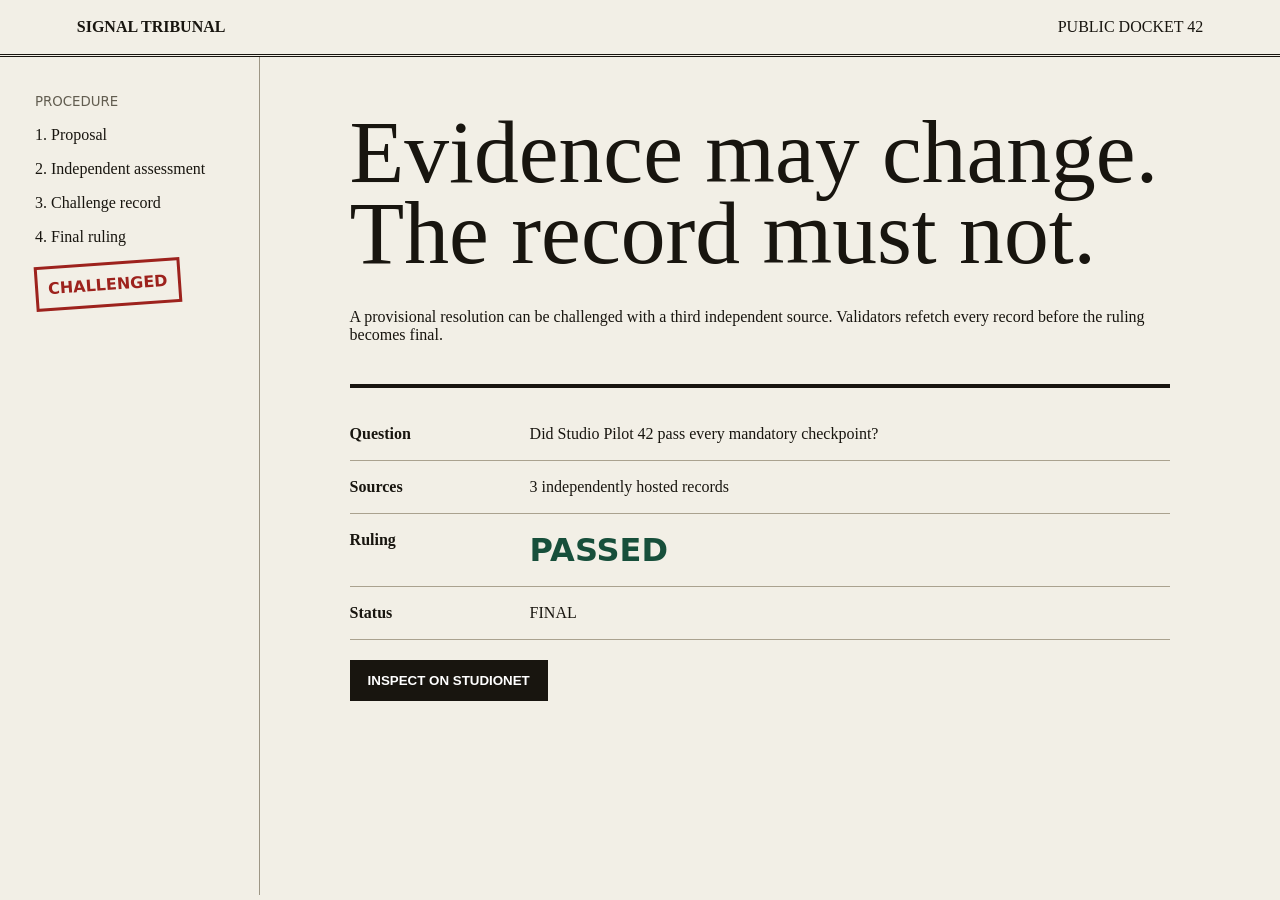
==== docs/index.html @ 752647b7 "Refresh tailored application bundle" ====
<!doctype html><html lang="en"><head><meta charset="utf-8"><meta name="viewport" content="width=device-width,initial-scale=1"><title>Signal Tribunal</title><style>
*{box-sizing:border-box}body{margin:0;font-family:Georgia,serif;background:#f2efe6;color:#18150f}header{padding:18px 6vw;border-bottom:3px double #18150f;display:flex;justify-content:space-between}main{display:grid;grid-template-columns:260px 1fr;min-height:calc(100vh - 62px)}aside{padding:35px;border-right:1px solid #9d9685}article{padding:55px 7vw;max-width:1000px}h1{font-size:clamp(3rem,7vw,6.5rem);font-weight:400;line-height:.9;margin:0 0 35px}.stamp{display:inline-block;border:3px solid #9d221d;color:#9d221d;padding:10px;transform:rotate(-4deg);font:700 1rem system-ui}.docket{margin-top:40px;border-top:4px solid;padding-top:20px}.row{display:grid;grid-template-columns:180px 1fr;padding:17px 0;border-bottom:1px solid #aaa28f}.answer{font:800 2rem system-ui;color:#174f3b}button{padding:13px 18px;border:0;background:#18150f;color:#fff;font-weight:700;margin-top:20px}small{font-family:system-ui;color:#625d50}@media(max-width:700px){main{grid-template-columns:1fr}aside{border-right:0;border-bottom:1px solid}}
</style></head><body><header><b>SIGNAL TRIBUNAL</b><span>PUBLIC DOCKET 42</span></header><main><aside><small>PROCEDURE</small><p>1. Proposal</p><p>2. Independent assessment</p><p>3. Challenge record</p><p>4. Final ruling</p><div class="stamp">CHALLENGED</div></aside><article><h1>Evidence may change.<br>The record must not.</h1><p>A provisional resolution can be challenged with a third independent source. Validators refetch every record before the ruling becomes final.</p><section class="docket"><div class="row"><b>Question</b><span>Did Studio Pilot 42 pass every mandatory checkpoint?</span></div><div class="row"><b>Sources</b><span>3 independently hosted records</span></div><div class="row"><b>Ruling</b><span class="answer">PASSED</span></div><div class="row"><b>Status</b><span>FINAL</span></div></section><button>INSPECT ON STUDIONET</button></article></main><script type="module" src="./docket-console.js?v=20260905b"></script></body></html>
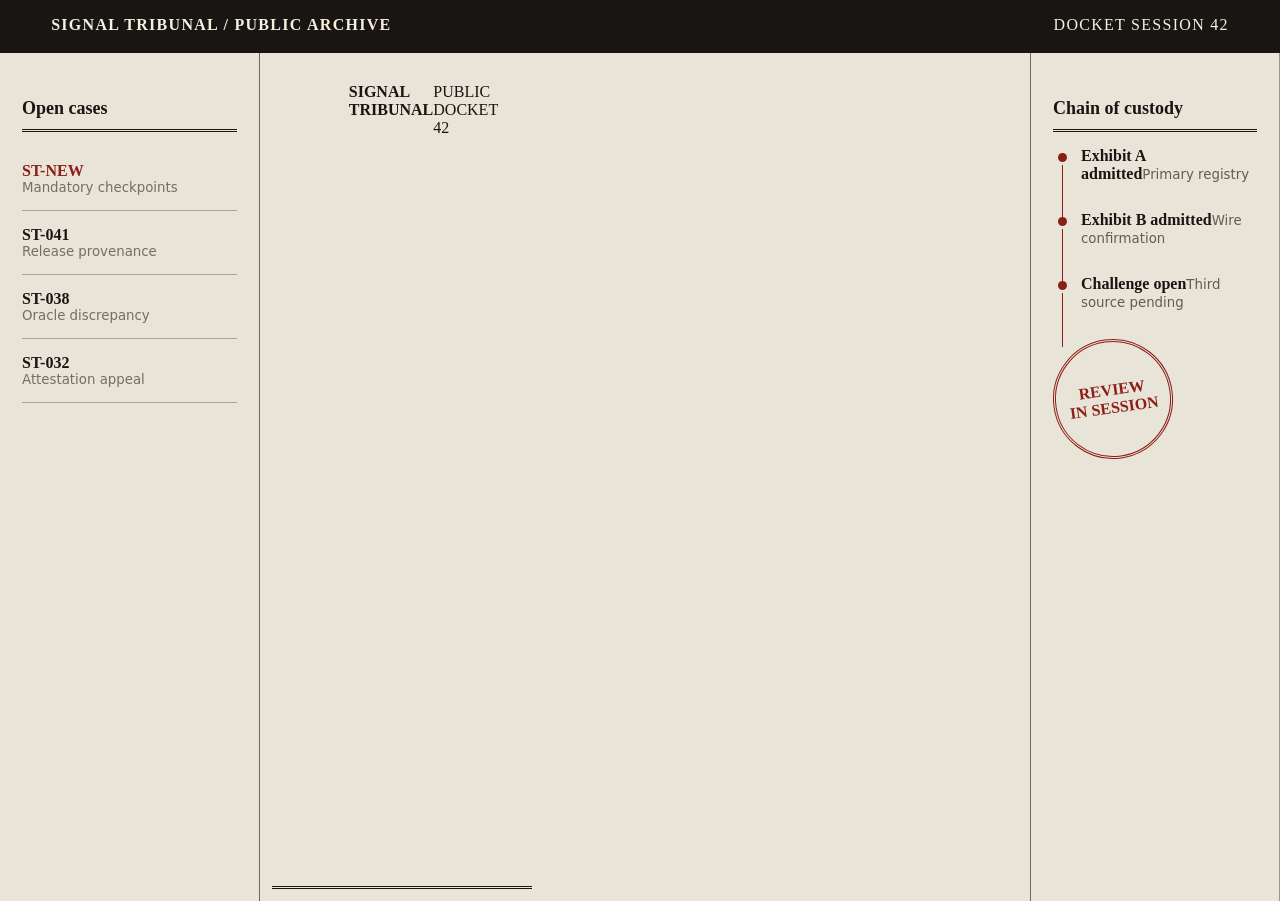
==== commit 3ea26bcc: "Expand the public tribunal archive" ====
--- a/docs/index.html
+++ b/docs/index.html
@@ -1,3 +1,3 @@
 <!doctype html><html lang="en"><head><meta charset="utf-8"><meta name="viewport" content="width=device-width,initial-scale=1"><title>Signal Tribunal</title><style>
 *{box-sizing:border-box}body{margin:0;font-family:Georgia,serif;background:#f2efe6;color:#18150f}header{padding:18px 6vw;border-bottom:3px double #18150f;display:flex;justify-content:space-between}main{display:grid;grid-template-columns:260px 1fr;min-height:calc(100vh - 62px)}aside{padding:35px;border-right:1px solid #9d9685}article{padding:55px 7vw;max-width:1000px}h1{font-size:clamp(3rem,7vw,6.5rem);font-weight:400;line-height:.9;margin:0 0 35px}.stamp{display:inline-block;border:3px solid #9d221d;color:#9d221d;padding:10px;transform:rotate(-4deg);font:700 1rem system-ui}.docket{margin-top:40px;border-top:4px solid;padding-top:20px}.row{display:grid;grid-template-columns:180px 1fr;padding:17px 0;border-bottom:1px solid #aaa28f}.answer{font:800 2rem system-ui;color:#174f3b}button{padding:13px 18px;border:0;background:#18150f;color:#fff;font-weight:700;margin-top:20px}small{font-family:system-ui;color:#625d50}@media(max-width:700px){main{grid-template-columns:1fr}aside{border-right:0;border-bottom:1px solid}}
-</style></head><body><header><b>SIGNAL TRIBUNAL</b><span>PUBLIC DOCKET 42</span></header><main><aside><small>PROCEDURE</small><p>1. Proposal</p><p>2. Independent assessment</p><p>3. Challenge record</p><p>4. Final ruling</p><div class="stamp">CHALLENGED</div></aside><article><h1>Evidence may change.<br>The record must not.</h1><p>A provisional resolution can be challenged with a third independent source. Validators refetch every record before the ruling becomes final.</p><section class="docket"><div class="row"><b>Question</b><span>Did Studio Pilot 42 pass every mandatory checkpoint?</span></div><div class="row"><b>Sources</b><span>3 independently hosted records</span></div><div class="row"><b>Ruling</b><span class="answer">PASSED</span></div><div class="row"><b>Status</b><span>FINAL</span></div></section><button>INSPECT ON STUDIONET</button></article></main><script type="module" src="./docket-console.js?v=20260905b"></script></body></html>
+</style></head><body><header><b>SIGNAL TRIBUNAL</b><span>PUBLIC DOCKET 42</span></header><main><aside><small>PROCEDURE</small><p>1. Proposal</p><p>2. Independent assessment</p><p>3. Challenge record</p><p>4. Final ruling</p><div class="stamp">CHALLENGED</div></aside><article><h1>Evidence may change.<br>The record must not.</h1><p>A provisional resolution can be challenged with a third independent source. Validators refetch every record before the ruling becomes final.</p><section class="docket"><div class="row"><b>Question</b><span>Did Studio Pilot 42 pass every mandatory checkpoint?</span></div><div class="row"><b>Sources</b><span>3 independently hosted records</span></div><div class="row"><b>Ruling</b><span class="answer">PASSED</span></div><div class="row"><b>Status</b><span>FINAL</span></div></section><button>INSPECT ON STUDIONET</button></article></main><script type="module" src="./docket-console.js?v=20260905d"></script><script type="module" src="./archive.js?v=20260905x"></script></body></html>
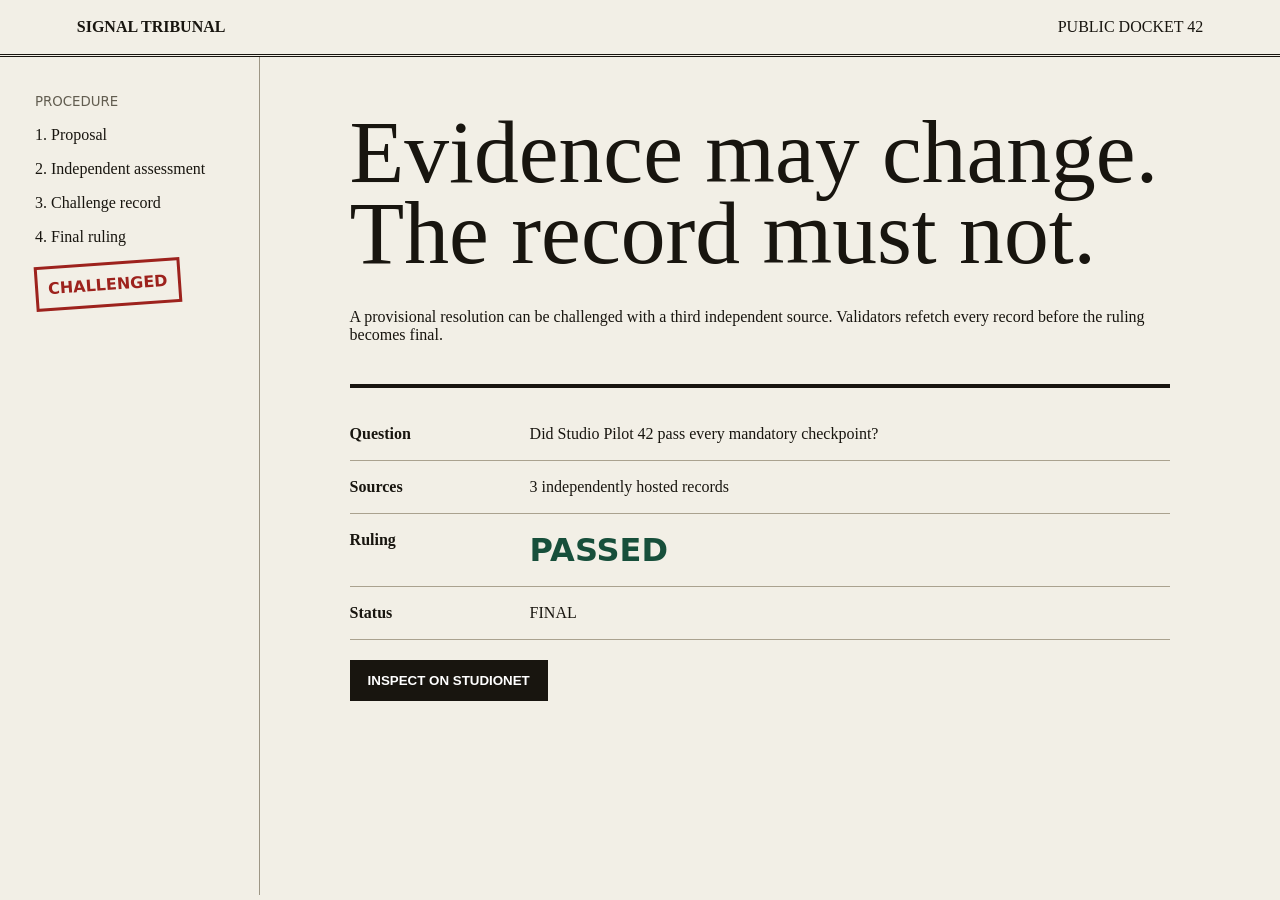
==== commit 7443ac52: "remove conflicting archive overlay" ====
--- a/docs/index.html
+++ b/docs/index.html
@@ -1,3 +1,3 @@
 <!doctype html><html lang="en"><head><meta charset="utf-8"><meta name="viewport" content="width=device-width,initial-scale=1"><title>Signal Tribunal</title><style>
 *{box-sizing:border-box}body{margin:0;font-family:Georgia,serif;background:#f2efe6;color:#18150f}header{padding:18px 6vw;border-bottom:3px double #18150f;display:flex;justify-content:space-between}main{display:grid;grid-template-columns:260px 1fr;min-height:calc(100vh - 62px)}aside{padding:35px;border-right:1px solid #9d9685}article{padding:55px 7vw;max-width:1000px}h1{font-size:clamp(3rem,7vw,6.5rem);font-weight:400;line-height:.9;margin:0 0 35px}.stamp{display:inline-block;border:3px solid #9d221d;color:#9d221d;padding:10px;transform:rotate(-4deg);font:700 1rem system-ui}.docket{margin-top:40px;border-top:4px solid;padding-top:20px}.row{display:grid;grid-template-columns:180px 1fr;padding:17px 0;border-bottom:1px solid #aaa28f}.answer{font:800 2rem system-ui;color:#174f3b}button{padding:13px 18px;border:0;background:#18150f;color:#fff;font-weight:700;margin-top:20px}small{font-family:system-ui;color:#625d50}@media(max-width:700px){main{grid-template-columns:1fr}aside{border-right:0;border-bottom:1px solid}}
-</style></head><body><header><b>SIGNAL TRIBUNAL</b><span>PUBLIC DOCKET 42</span></header><main><aside><small>PROCEDURE</small><p>1. Proposal</p><p>2. Independent assessment</p><p>3. Challenge record</p><p>4. Final ruling</p><div class="stamp">CHALLENGED</div></aside><article><h1>Evidence may change.<br>The record must not.</h1><p>A provisional resolution can be challenged with a third independent source. Validators refetch every record before the ruling becomes final.</p><section class="docket"><div class="row"><b>Question</b><span>Did Studio Pilot 42 pass every mandatory checkpoint?</span></div><div class="row"><b>Sources</b><span>3 independently hosted records</span></div><div class="row"><b>Ruling</b><span class="answer">PASSED</span></div><div class="row"><b>Status</b><span>FINAL</span></div></section><button>INSPECT ON STUDIONET</button></article></main><script type="module" src="./docket-console.js?v=20260905d"></script><script type="module" src="./archive.js?v=20260905x"></script></body></html>
+</style></head><body><header><b>SIGNAL TRIBUNAL</b><span>PUBLIC DOCKET 42</span></header><main><aside><small>PROCEDURE</small><p>1. Proposal</p><p>2. Independent assessment</p><p>3. Challenge record</p><p>4. Final ruling</p><div class="stamp">CHALLENGED</div></aside><article><h1>Evidence may change.<br>The record must not.</h1><p>A provisional resolution can be challenged with a third independent source. Validators refetch every record before the ruling becomes final.</p><section class="docket"><div class="row"><b>Question</b><span>Did Studio Pilot 42 pass every mandatory checkpoint?</span></div><div class="row"><b>Sources</b><span>3 independently hosted records</span></div><div class="row"><b>Ruling</b><span class="answer">PASSED</span></div><div class="row"><b>Status</b><span>FINAL</span></div></section><button>INSPECT ON STUDIONET</button></article></main><script type="module" src="./docket-console.js?v=20260905d"></script><script type="module" src="./archive.js?v=20260906c"></script></body></html>
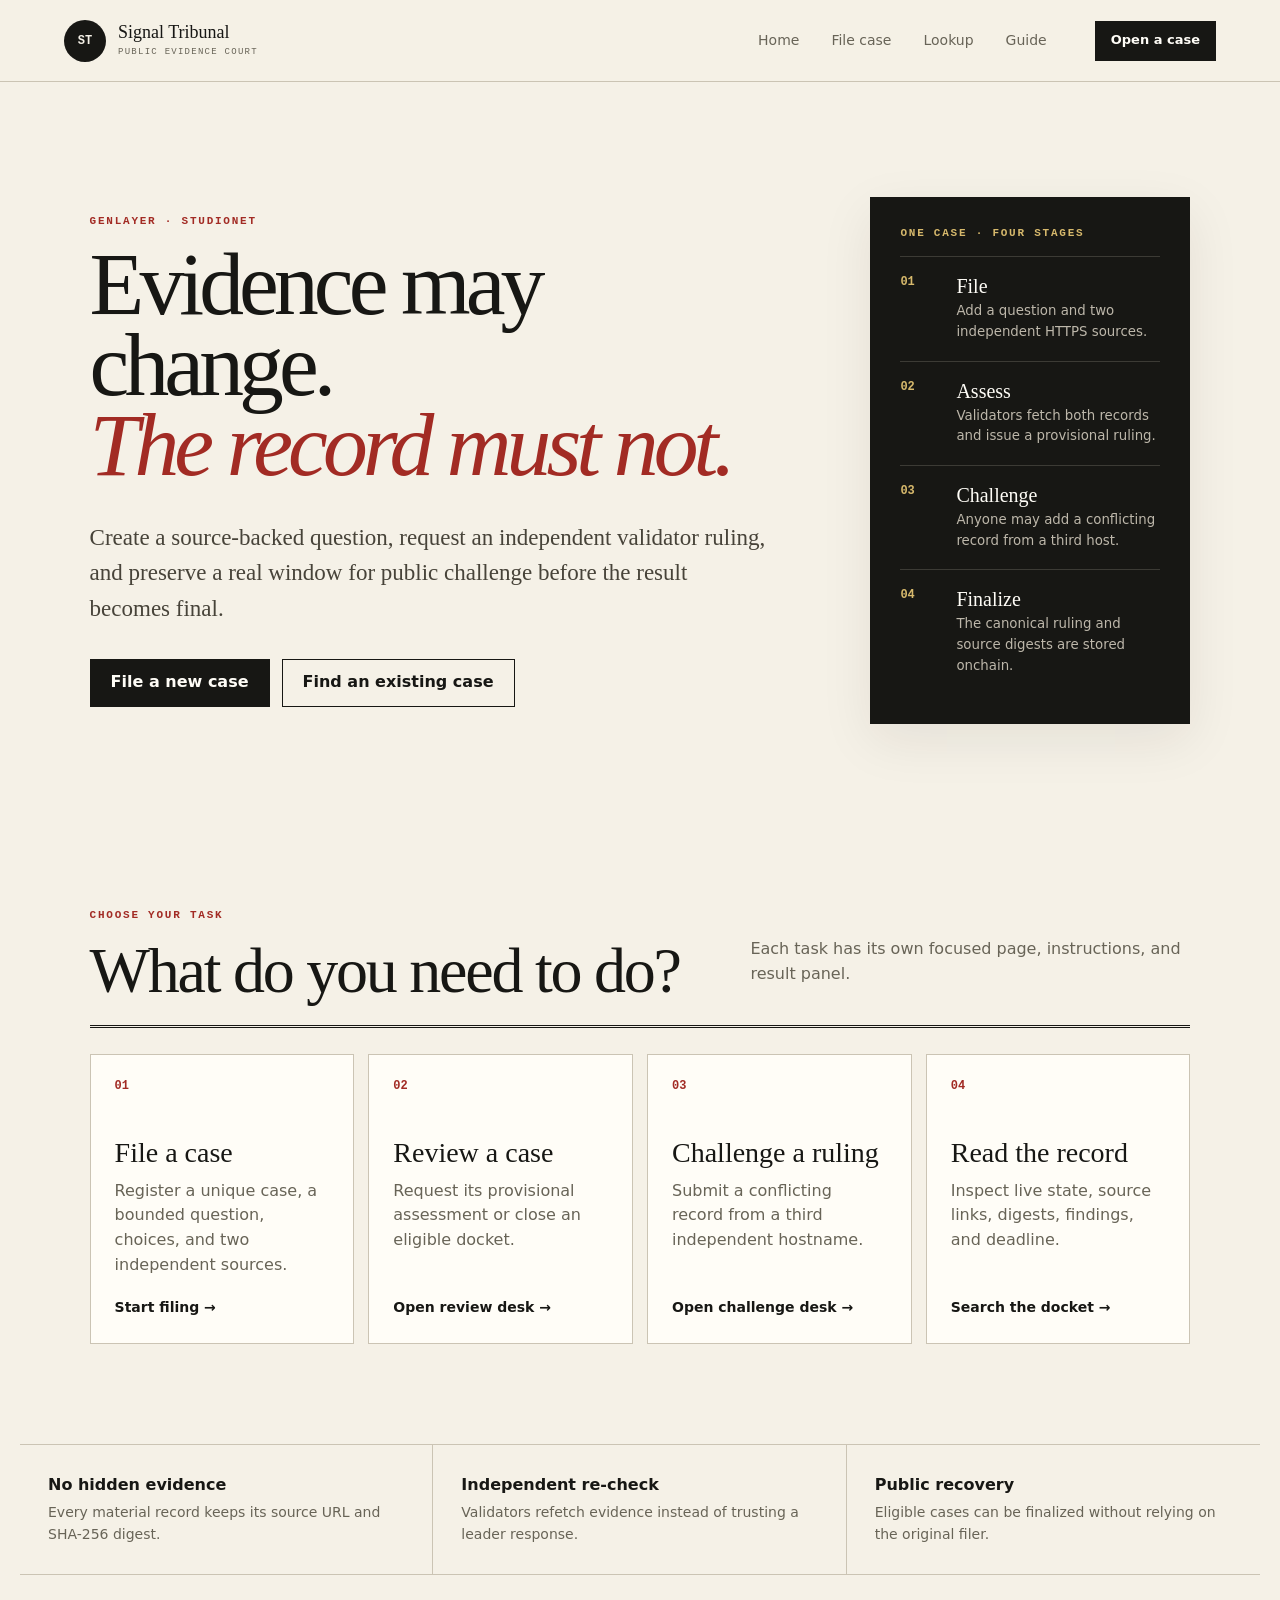
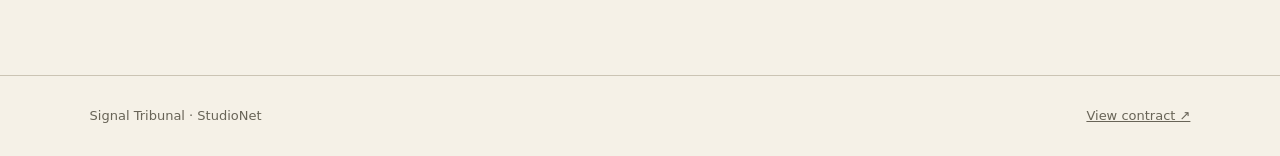
==== commit 5b1e5ce8: "Replace single-page docket with guided case workflow" ====
--- a/docs/index.html
+++ b/docs/index.html
@@ -1,3 +1,6 @@
-<!doctype html><html lang="en"><head><meta charset="utf-8"><meta name="viewport" content="width=device-width,initial-scale=1"><title>Signal Tribunal</title><style>
-*{box-sizing:border-box}body{margin:0;font-family:Georgia,serif;background:#f2efe6;color:#18150f}header{padding:18px 6vw;border-bottom:3px double #18150f;display:flex;justify-content:space-between}main{display:grid;grid-template-columns:260px 1fr;min-height:calc(100vh - 62px)}aside{padding:35px;border-right:1px solid #9d9685}article{padding:55px 7vw;max-width:1000px}h1{font-size:clamp(3rem,7vw,6.5rem);font-weight:400;line-height:.9;margin:0 0 35px}.stamp{display:inline-block;border:3px solid #9d221d;color:#9d221d;padding:10px;transform:rotate(-4deg);font:700 1rem system-ui}.docket{margin-top:40px;border-top:4px solid;padding-top:20px}.row{display:grid;grid-template-columns:180px 1fr;padding:17px 0;border-bottom:1px solid #aaa28f}.answer{font:800 2rem system-ui;color:#174f3b}button{padding:13px 18px;border:0;background:#18150f;color:#fff;font-weight:700;margin-top:20px}small{font-family:system-ui;color:#625d50}@media(max-width:700px){main{grid-template-columns:1fr}aside{border-right:0;border-bottom:1px solid}}
-</style></head><body><header><b>SIGNAL TRIBUNAL</b><span>PUBLIC DOCKET 42</span></header><main><aside><small>PROCEDURE</small><p>1. Proposal</p><p>2. Independent assessment</p><p>3. Challenge record</p><p>4. Final ruling</p><div class="stamp">CHALLENGED</div></aside><article><h1>Evidence may change.<br>The record must not.</h1><p>A provisional resolution can be challenged with a third independent source. Validators refetch every record before the ruling becomes final.</p><section class="docket"><div class="row"><b>Question</b><span>Did Studio Pilot 42 pass every mandatory checkpoint?</span></div><div class="row"><b>Sources</b><span>3 independently hosted records</span></div><div class="row"><b>Ruling</b><span class="answer">PASSED</span></div><div class="row"><b>Status</b><span>FINAL</span></div></section><button>INSPECT ON STUDIONET</button></article></main><script type="module" src="./docket-console.js?v=20260905d"></script><script type="module" src="./archive.js?v=20260906c"></script></body></html>
+<!doctype html><html lang="en"><head><meta charset="utf-8"><meta name="viewport" content="width=device-width,initial-scale=1"><meta name="description" content="Challengeable, validator-reviewed rulings on GenLayer."><title>Signal Tribunal · Public evidence court</title><link rel="stylesheet" href="./app.css?v=20260908a"></head><body data-page="home">
+<header class="site-header"><a class="brand" href="./index.html"><span class="brand-mark">ST</span><span>Signal Tribunal<small>Public evidence court</small></span></a><nav aria-label="Main navigation"><a data-nav="home" href="./index.html">Home</a><a data-nav="file" href="./file.html">File case</a><a data-nav="lookup" href="./lookup.html">Lookup</a><a data-nav="guide" href="./guide.html">Guide</a></nav><a class="button compact" href="./file.html">Open a case</a></header>
+<main><section class="hero"><div><p class="eyebrow">GENLAYER · STUDIONET</p><h1>Evidence may change.<br><em>The record must not.</em></h1><p class="lede">Create a source-backed question, request an independent validator ruling, and preserve a real window for public challenge before the result becomes final.</p><div class="actions"><a class="button" href="./file.html">File a new case</a><a class="button secondary" href="./lookup.html">Find an existing case</a></div></div><aside class="hero-card"><p class="eyebrow">ONE CASE · FOUR STAGES</p><ol class="steps"><li><span>01</span><div><b>File</b><small>Add a question and two independent HTTPS sources.</small></div></li><li><span>02</span><div><b>Assess</b><small>Validators fetch both records and issue a provisional ruling.</small></div></li><li><span>03</span><div><b>Challenge</b><small>Anyone may add a conflicting record from a third host.</small></div></li><li><span>04</span><div><b>Finalize</b><small>The canonical ruling and source digests are stored onchain.</small></div></li></ol></aside></section>
+<section class="section"><div class="section-head"><div><p class="eyebrow">CHOOSE YOUR TASK</p><h2>What do you need to do?</h2></div><p>Each task has its own focused page, instructions, and result panel.</p></div><div class="task-grid"><a class="task-card" href="./file.html"><span>01</span><h3>File a case</h3><p>Register a unique case, a bounded question, choices, and two independent sources.</p><b>Start filing →</b></a><a class="task-card" href="./review.html"><span>02</span><h3>Review a case</h3><p>Request its provisional assessment or close an eligible docket.</p><b>Open review desk →</b></a><a class="task-card" href="./challenge.html"><span>03</span><h3>Challenge a ruling</h3><p>Submit a conflicting record from a third independent hostname.</p><b>Open challenge desk →</b></a><a class="task-card" href="./lookup.html"><span>04</span><h3>Read the record</h3><p>Inspect live state, source links, digests, findings, and deadline.</p><b>Search the docket →</b></a></div></section>
+<section class="trust-strip"><div><b>No hidden evidence</b><span>Every material record keeps its source URL and SHA-256 digest.</span></div><div><b>Independent re-check</b><span>Validators refetch evidence instead of trusting a leader response.</span></div><div><b>Public recovery</b><span>Eligible cases can be finalized without relying on the original filer.</span></div></section></main>
+<footer><span>Signal Tribunal · StudioNet</span><a href="https://explorer-studio.genlayer.com/address/0xa7DF3c951D0Cf2D625027d8b5F16d339cD815174" target="_blank" rel="noreferrer">View contract ↗</a></footer><script type="module" src="./app.js?v=20260908a"></script></body></html>
--- a/docs/app.css
+++ b/docs/app.css
@@ -0,0 +1,3 @@
+:root{--ink:#171714;--paper:#f5f1e7;--white:#fffdf7;--line:#cbc4b4;--muted:#686457;--red:#a22b24;--green:#174e3b;--gold:#d7b96c;--shadow:0 16px 50px rgba(35,30,20,.08)}*{box-sizing:border-box}html{scroll-behavior:smooth}body{margin:0;background:var(--paper);color:var(--ink);font:16px/1.55 Inter,ui-sans-serif,system-ui,-apple-system,"Segoe UI",sans-serif}a{color:inherit}button,input,textarea,select{font:inherit}.site-header{min-height:82px;padding:14px clamp(20px,5vw,72px);border-bottom:1px solid var(--line);display:flex;align-items:center;gap:36px;background:rgba(245,241,231,.96);position:sticky;top:0;z-index:20;backdrop-filter:blur(12px)}.brand{display:flex;align-items:center;gap:12px;text-decoration:none;font-family:Georgia,serif;font-size:18px;line-height:1.05;white-space:nowrap}.brand small{display:block;margin-top:5px;color:var(--muted);font:9px/1.2 ui-monospace,monospace;letter-spacing:.14em;text-transform:uppercase}.brand-mark{display:grid;place-items:center;width:42px;height:42px;border-radius:50%;color:var(--paper);background:var(--ink);font:700 12px ui-monospace,monospace}nav{display:flex;gap:8px;margin-left:auto}nav a{padding:9px 12px;border-radius:999px;text-decoration:none;color:var(--muted);font-size:14px}nav a:hover,nav a[aria-current="page"]{background:var(--white);color:var(--ink);box-shadow:0 0 0 1px var(--line)}.button{display:inline-flex;align-items:center;justify-content:center;min-height:48px;padding:0 20px;border:1px solid var(--ink);background:var(--ink);color:var(--white);text-decoration:none;font-weight:750;cursor:pointer;transition:.18s ease}.button:hover{transform:translateY(-1px);box-shadow:0 8px 20px rgba(23,23,20,.15)}.button.secondary{background:transparent;color:var(--ink)}.button.compact{min-height:40px;padding:0 15px;font-size:13px}.button.danger{background:var(--red);border-color:var(--red)}.button:disabled{opacity:.45;cursor:not-allowed}.hero{max-width:1440px;margin:auto;padding:clamp(64px,9vw,130px) clamp(24px,7vw,100px);display:grid;grid-template-columns:minmax(0,1.4fr) minmax(320px,.6fr);gap:clamp(45px,8vw,120px);align-items:center}.eyebrow{margin:0 0 16px;color:var(--red);font:700 11px/1.2 ui-monospace,monospace;letter-spacing:.16em}.hero h1{font:400 clamp(3.4rem,7vw,7.6rem)/.9 Georgia,serif;letter-spacing:-.055em;margin:0 0 34px}.hero h1 em{color:var(--red);font-weight:400}.lede{max-width:760px;color:#474339;font:clamp(18px,2vw,23px)/1.55 Georgia,serif}.actions{display:flex;flex-wrap:wrap;gap:12px;margin-top:32px}.hero-card{background:var(--ink);color:var(--white);padding:30px;box-shadow:var(--shadow)}.hero-card .eyebrow{color:var(--gold)}.steps{list-style:none;padding:0;margin:0}.steps li{display:grid;grid-template-columns:42px 1fr;gap:14px;padding:18px 0;border-top:1px solid #3c3b35}.steps li>span{color:var(--gold);font:700 12px ui-monospace,monospace}.steps b{display:block;font:20px Georgia,serif}.steps small{display:block;color:#bdb7aa;margin-top:3px}.section{max-width:1440px;margin:auto;padding:70px clamp(24px,7vw,100px)}.section-head{display:flex;justify-content:space-between;gap:40px;align-items:end;border-bottom:3px double var(--ink);padding-bottom:22px;margin-bottom:26px}.section-head h2,.page-intro h1{font:400 clamp(2.5rem,5vw,5rem)/1 Georgia,serif;letter-spacing:-.035em;margin:0}.section-head>p{max-width:440px;color:var(--muted)}.task-grid{display:grid;grid-template-columns:repeat(4,1fr);gap:14px}.task-card{min-height:290px;padding:24px;border:1px solid var(--line);background:var(--white);text-decoration:none;display:flex;flex-direction:column;transition:.18s}.task-card:hover{transform:translateY(-4px);border-color:var(--ink);box-shadow:var(--shadow)}.task-card>span{color:var(--red);font:700 12px ui-monospace,monospace}.task-card h3{font:400 28px Georgia,serif;margin:44px 0 10px}.task-card p{color:var(--muted);margin:0}.task-card b{margin-top:auto;font-size:14px}.trust-strip{max-width:1240px;margin:30px auto 100px;border-block:1px solid var(--line);display:grid;grid-template-columns:repeat(3,1fr)}.trust-strip div{padding:28px;border-right:1px solid var(--line)}.trust-strip div:last-child{border:0}.trust-strip b,.trust-strip span{display:block}.trust-strip span{color:var(--muted);font-size:14px;margin-top:5px}footer{padding:30px clamp(24px,7vw,100px);display:flex;justify-content:space-between;border-top:1px solid var(--line);font-size:13px;color:var(--muted)}
+.page-shell{max-width:1220px;margin:auto;padding:56px clamp(22px,5vw,70px) 100px}.breadcrumbs{display:flex;gap:8px;color:var(--muted);font-size:13px;margin-bottom:35px}.breadcrumbs a{text-decoration:none}.page-intro{display:grid;grid-template-columns:1fr minmax(240px,390px);gap:40px;align-items:end;margin-bottom:44px}.page-intro p:last-child{color:var(--muted);font:18px/1.55 Georgia,serif}.workspace{display:grid;grid-template-columns:minmax(0,1fr) 340px;gap:22px;align-items:start}.panel{background:var(--white);border:1px solid var(--line);padding:clamp(22px,4vw,40px);box-shadow:var(--shadow)}.panel h2{font:400 30px Georgia,serif;margin:0 0 6px}.panel .hint{color:var(--muted);margin:0 0 28px}.field{display:grid;gap:8px;margin:20px 0}.field>span{font-weight:750}.field small{color:var(--muted)}input,textarea,select{width:100%;border:1px solid #aaa291;background:#fff;padding:13px 14px;color:var(--ink);border-radius:0}textarea{min-height:120px;resize:vertical}input:focus,textarea:focus,select:focus{outline:3px solid rgba(23,78,59,.16);border-color:var(--green)}.split{display:grid;grid-template-columns:1fr 1fr;gap:14px}.panel-actions{display:flex;gap:10px;flex-wrap:wrap;margin-top:28px}.sidebar-card{border-top:4px solid var(--ink);background:rgba(255,253,247,.6);padding:22px;margin-bottom:16px}.sidebar-card h3{font:400 22px Georgia,serif;margin:0 0 10px}.sidebar-card p,.sidebar-card li{font-size:14px;color:var(--muted)}.sidebar-card ul{padding-left:18px}.status-panel{margin-top:22px;border:1px solid var(--line);background:var(--ink);color:var(--white);padding:24px;min-height:140px}.status-panel[data-tone="error"]{background:#561c18}.status-panel[data-tone="success"]{background:var(--green)}.status-label{display:block;color:var(--gold);font:700 10px ui-monospace,monospace;letter-spacing:.15em;margin-bottom:10px}.status-panel p{margin:0;white-space:pre-wrap;overflow-wrap:anywhere}.record{display:grid;gap:14px;margin-top:18px}.record-row{display:grid;grid-template-columns:150px 1fr;gap:18px;padding:13px 0;border-bottom:1px solid #45443e}.record-row b{color:#c9c2b4;font-size:12px;text-transform:uppercase;letter-spacing:.08em}.record-row span,.record-row a{overflow-wrap:anywhere}.record-row a{color:#fff}.state-pill{display:inline-flex;width:max-content;padding:5px 9px;border:1px solid var(--gold);color:var(--gold);font-weight:750;font-size:12px}.route-cards{display:grid;gap:14px}.route-card{display:grid;grid-template-columns:60px 1fr auto;gap:20px;align-items:center;padding:22px;background:var(--white);border:1px solid var(--line);text-decoration:none}.route-card>span{font:700 12px ui-monospace,monospace;color:var(--red)}.route-card h3{margin:0;font:400 24px Georgia,serif}.route-card p{margin:4px 0 0;color:var(--muted)}.route-card:hover{border-color:var(--ink)}.notice{padding:16px;border-left:4px solid var(--gold);background:#fff7dc;color:#524419;margin:18px 0}.checklist{list-style:none;padding:0}.checklist li{padding:12px 0 12px 30px;border-bottom:1px solid var(--line);position:relative}.checklist li:before{content:'✓';position:absolute;left:4px;color:var(--green);font-weight:900}.hidden{display:none!important}
+@media(max-width:980px){.site-header{flex-wrap:wrap;gap:12px}.site-header nav{order:3;width:100%;overflow:auto;margin:0}.site-header>.button{margin-left:auto}.hero,.page-intro,.workspace{grid-template-columns:1fr}.task-grid{grid-template-columns:1fr 1fr}.trust-strip{grid-template-columns:1fr}.trust-strip div{border-right:0;border-bottom:1px solid var(--line)}}@media(max-width:620px){.site-header{position:static;padding:14px 18px}.brand small,.site-header>.button{display:none}nav a{padding:8px 10px}.hero{padding-top:55px}.task-grid,.split{grid-template-columns:1fr}.task-card{min-height:230px}.section-head{display:block}.route-card{grid-template-columns:38px 1fr}.route-card>strong{display:none}.record-row{grid-template-columns:1fr;gap:4px}footer{display:grid;gap:8px}}@media(prefers-reduced-motion:reduce){*{scroll-behavior:auto!important;transition:none!important}}
